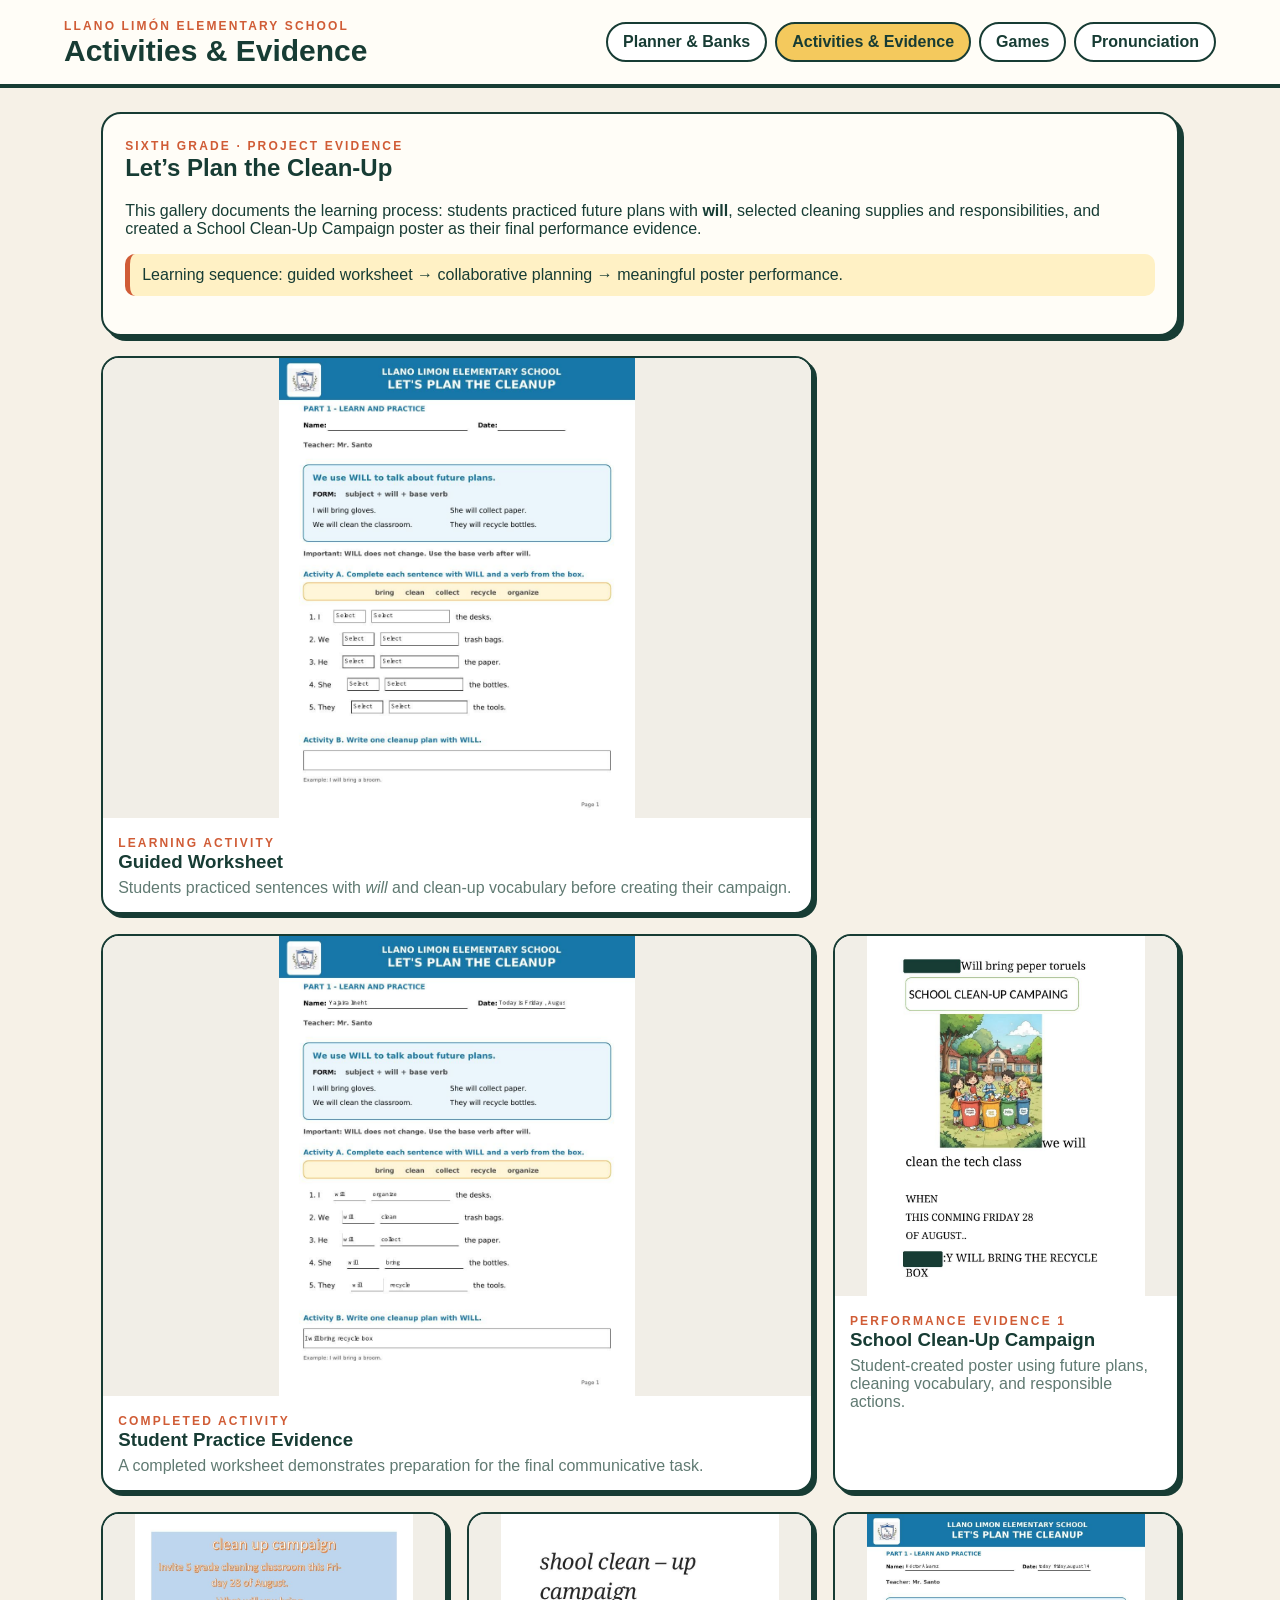
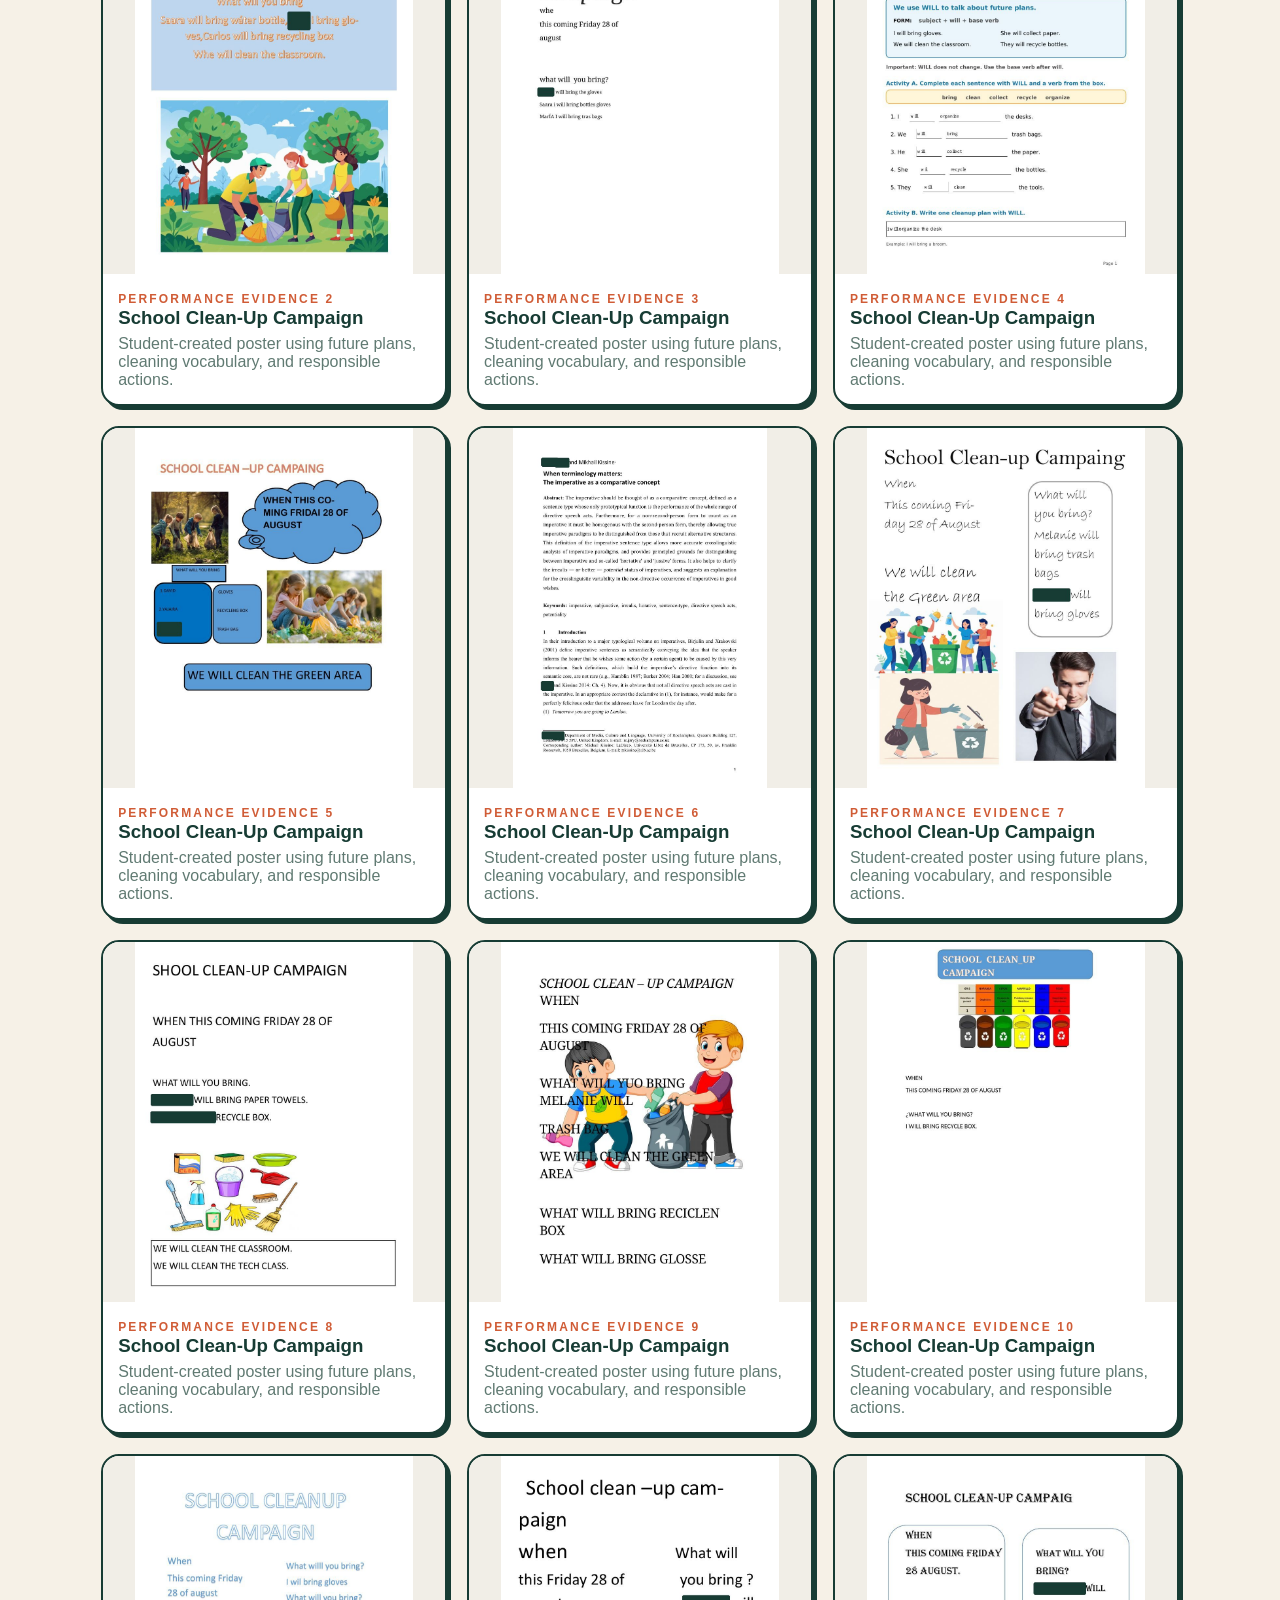
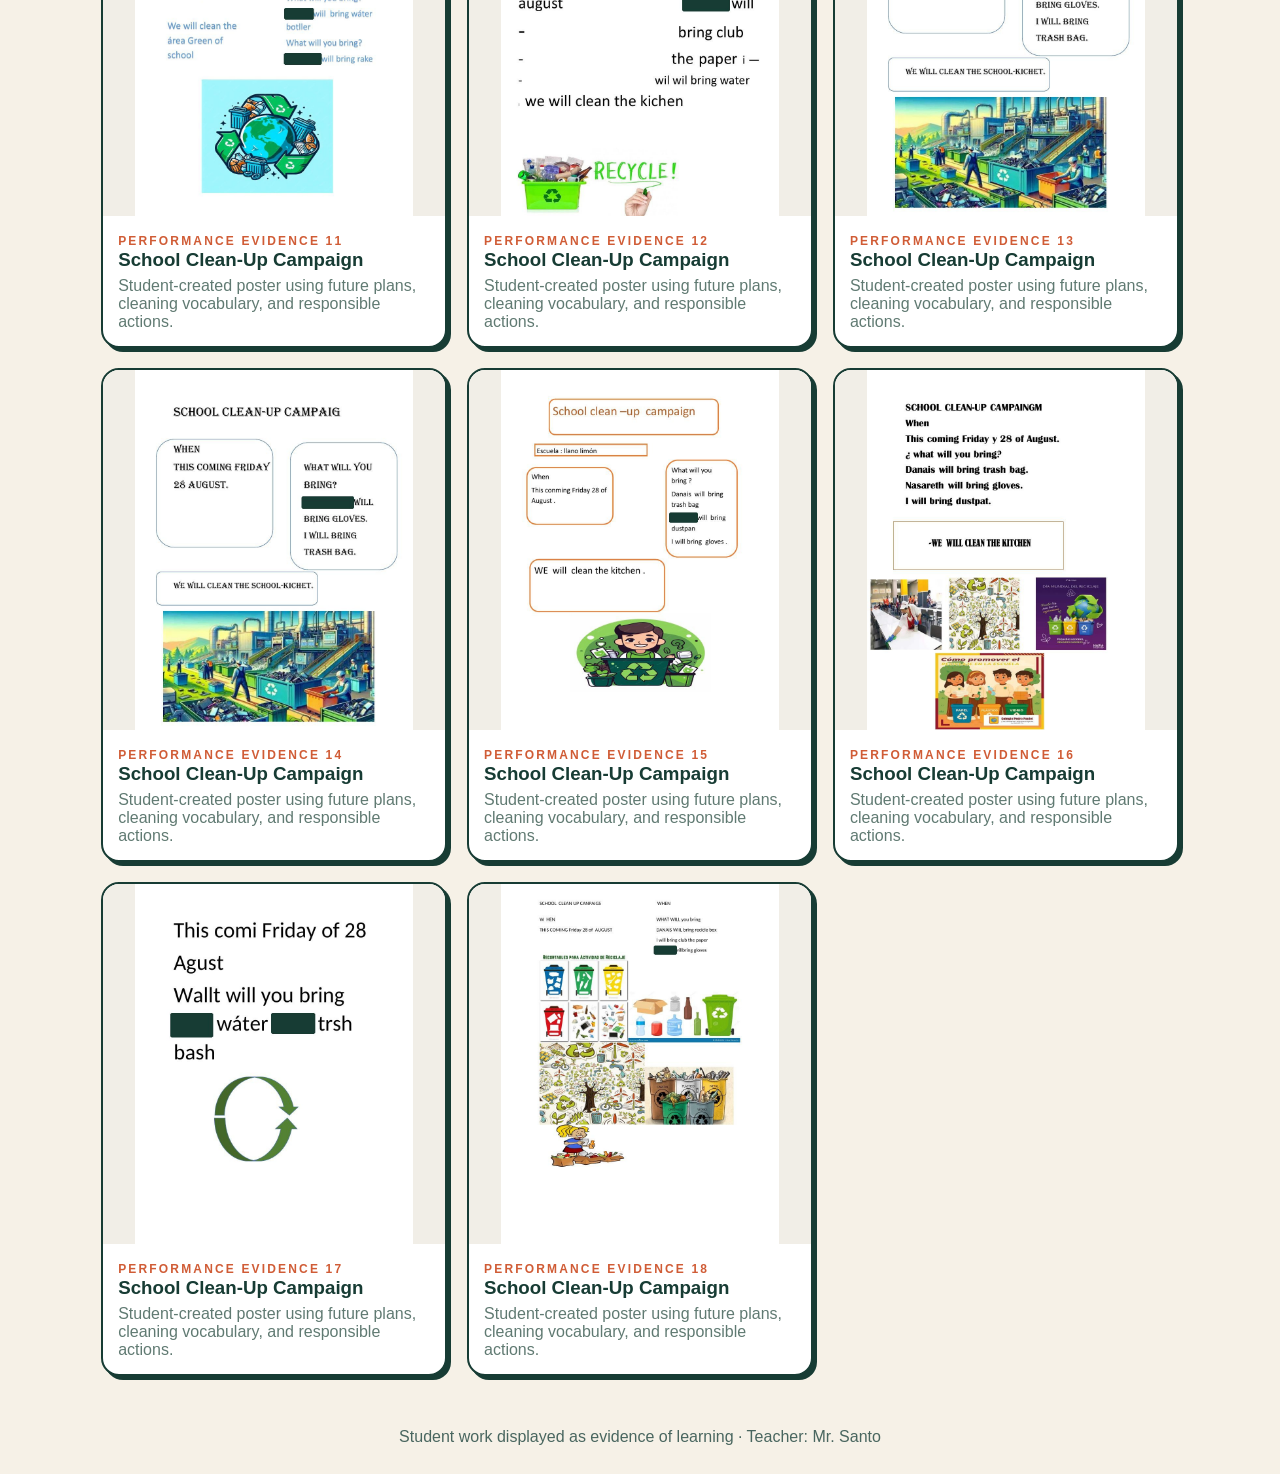
==== activities.html @ 4ef50b6a "Add anonymized activities and evidence gallery" ====
<!doctype html><html lang="en"><head><meta charset="utf-8"><meta name="viewport" content="width=device-width,initial-scale=1"><title>Activities and Evidence</title><link rel="stylesheet" href="styles.css"><style>.evidence-grid{display:grid;grid-template-columns:repeat(3,1fr);gap:20px}.evidence-card{border:2px solid #173c34;border-radius:18px;background:#fff;overflow:hidden;box-shadow:4px 4px 0 #173c34}.evidence-card img{display:block;width:100%;height:360px;object-fit:contain;background:#f1eee7}.evidence-card div{padding:15px}.evidence-card h3{margin-bottom:6px}.evidence-card p{color:#607a72;margin-bottom:0}.featured{grid-column:span 2}.featured img{height:460px}@media(max-width:850px){.evidence-grid{grid-template-columns:repeat(2,1fr)}.featured{grid-column:span 2}}@media(max-width:550px){.evidence-grid{grid-template-columns:1fr}.featured{grid-column:auto}.evidence-card img,.featured img{height:auto}}</style></head><body><header><div class="bar"><div><span class="eyebrow">Llano Limón Elementary School</span><h1>Activities & Evidence</h1></div><nav class="nav"><a href="index.html">Planner & Banks</a><a class="active" href="activities.html">Activities & Evidence</a><a href="games.html">Games</a><a href="pronunciation.html">Pronunciation</a></nav></div></header><main>
<section class="card"><span class="eyebrow">Sixth Grade · Project Evidence</span><h2>Let’s Plan the Clean-Up</h2><p>This gallery documents the learning process: students practiced future plans with <b>will</b>, selected cleaning supplies and responsibilities, and created a School Clean-Up Campaign poster as their final performance evidence.</p><p class="notice">Learning sequence: guided worksheet → collaborative planning → meaningful poster performance.</p></section>
<section class="evidence-grid"><article class="evidence-card featured"><img src="evidence/evidence-07.jpg" alt="Let's Plan the Cleanup worksheet"><div><span class="eyebrow">Learning Activity</span><h3>Guided Worksheet</h3><p>Students practiced sentences with <i>will</i> and clean-up vocabulary before creating their campaign.</p></div></article><article class="evidence-card featured"><img src="evidence/evidence-22.jpg" alt="Completed clean-up worksheet"><div><span class="eyebrow">Completed Activity</span><h3>Student Practice Evidence</h3><p>A completed worksheet demonstrates preparation for the final communicative task.</p></div></article><div id="gallery"></div></section></main><footer class="footer">Student work displayed as evidence of learning · Teacher: Mr. Santo</footer>
<script>const pictures=[1,2,3,4,5,6,8,9,10,12,13,14,16,17,18,19,20,21];gallery.style.display='contents';pictures.forEach((n,i)=>gallery.insertAdjacentHTML('beforeend',`<article class="evidence-card"><img loading="lazy" src="evidence/evidence-${String(n).padStart(2,'0')}.jpg" alt="School Clean-Up Campaign student evidence ${i+1}"><div><span class="eyebrow">Performance Evidence ${i+1}</span><h3>School Clean-Up Campaign</h3><p>Student-created poster using future plans, cleaning vocabulary, and responsible actions.</p></div></article>`));</script></body></html>
---- styles.css ----
:root{--ink:#173c34;--paper:#fffdf7;--cream:#f6f1e7;--gold:#f4c95d;--orange:#d05c36;--sage:#e5f0e9}*{box-sizing:border-box}body{margin:0;background:var(--cream);color:var(--ink);font-family:Arial,sans-serif}header{border-bottom:4px solid var(--ink);background:var(--paper);padding:16px 5%}.bar{max-width:1180px;margin:auto;display:flex;justify-content:space-between;align-items:center;gap:16px;flex-wrap:wrap}.eyebrow{color:var(--orange);font-size:12px;font-weight:900;letter-spacing:.18em;text-transform:uppercase}h1,h2,h3,p{margin-top:0}h1{margin-bottom:0;font-size:30px}.nav{display:flex;gap:8px;flex-wrap:wrap}.nav a,.button{border:2px solid var(--ink);border-radius:999px;background:#fff;padding:9px 15px;color:var(--ink);font-weight:800;text-decoration:none;cursor:pointer}.nav a.active,.button.primary{background:var(--gold)}main{max-width:1180px;margin:auto;padding:24px 4%}.card{border:2px solid var(--ink);border-radius:20px;background:var(--paper);padding:22px;box-shadow:5px 5px 0 var(--ink);margin-bottom:20px}.grid{display:grid;grid-template-columns:repeat(2,1fr);gap:16px}.fields{display:grid;grid-template-columns:repeat(4,1fr);gap:12px}label{font-weight:800;font-size:14px}input,select,textarea{width:100%;margin-top:6px;border:1.5px solid #789187;border-radius:10px;padding:10px;font:inherit;background:#fff}textarea{min-height:105px}.stage{border:2px solid var(--ink);border-radius:18px;background:var(--paper);padding:18px}.stage:nth-child(even){background:var(--sage)}.stage.done{box-shadow:inset 0 0 0 5px #79ae8b}.num{display:inline-grid;place-items:center;width:42px;height:42px;border:2px solid var(--ink);border-radius:50%;background:var(--gold);font-weight:900}.notice{border-left:5px solid var(--orange);background:#fff1c5;padding:12px;border-radius:10px}.quiz{max-width:850px;margin:20px auto}.answer{display:block;width:100%;margin:10px 0;border:2px solid var(--ink);border-radius:14px;background:#fff;padding:15px;text-align:left;font-size:17px;font-weight:800;cursor:pointer}.answer:hover{background:#fff1c5}.answer.correct{background:#cbe6d2}.score{display:inline-block;background:var(--gold);border-radius:999px;padding:9px 14px;font-weight:900}.selector{max-width:430px}.example{background:#fff1c5;border-radius:14px;padding:15px}.big{font-size:60px;text-align:center}.sound{border:2px solid var(--ink);border-radius:13px;background:#fff1c5;padding:12px;font-size:20px;font-weight:900;cursor:pointer;margin:5px}.sentence{background:var(--ink);color:#fff;border-radius:18px;padding:24px;text-align:center;font-size:26px;font-weight:900}.level-buttons{display:flex;gap:8px;flex-wrap:wrap}.footer{text-align:center;padding:28px;color:#49665f}.action-bar{display:flex;align-items:center;gap:12px;flex-wrap:wrap}.bank-section{margin-top:30px}.bank-tools{display:grid;grid-template-columns:2fr 1fr;gap:12px;margin:18px 0}.bank-grid{display:grid;grid-template-columns:repeat(2,1fr);gap:16px}.bank-item{border:2px solid var(--ink);border-radius:16px;background:#fff;padding:17px}.bank-item h3{margin:8px 0 3px}.bank-item p{color:#49665f;line-height:1.5;max-height:145px;overflow:auto}.bank-item small{display:block;margin:10px 0;color:#607a72}.bank-item div{display:flex;gap:8px;flex-wrap:wrap}.button.danger{border-color:#9f321f;color:#9f321f}.empty-bank{grid-column:1/-1;border:2px dashed #789187;border-radius:16px;padding:35px;text-align:center;color:#607a72}@media(max-width:800px){.fields,.grid,.bank-grid,.bank-tools{grid-template-columns:1fr}.bar{align-items:flex-start}h1{font-size:24px}}
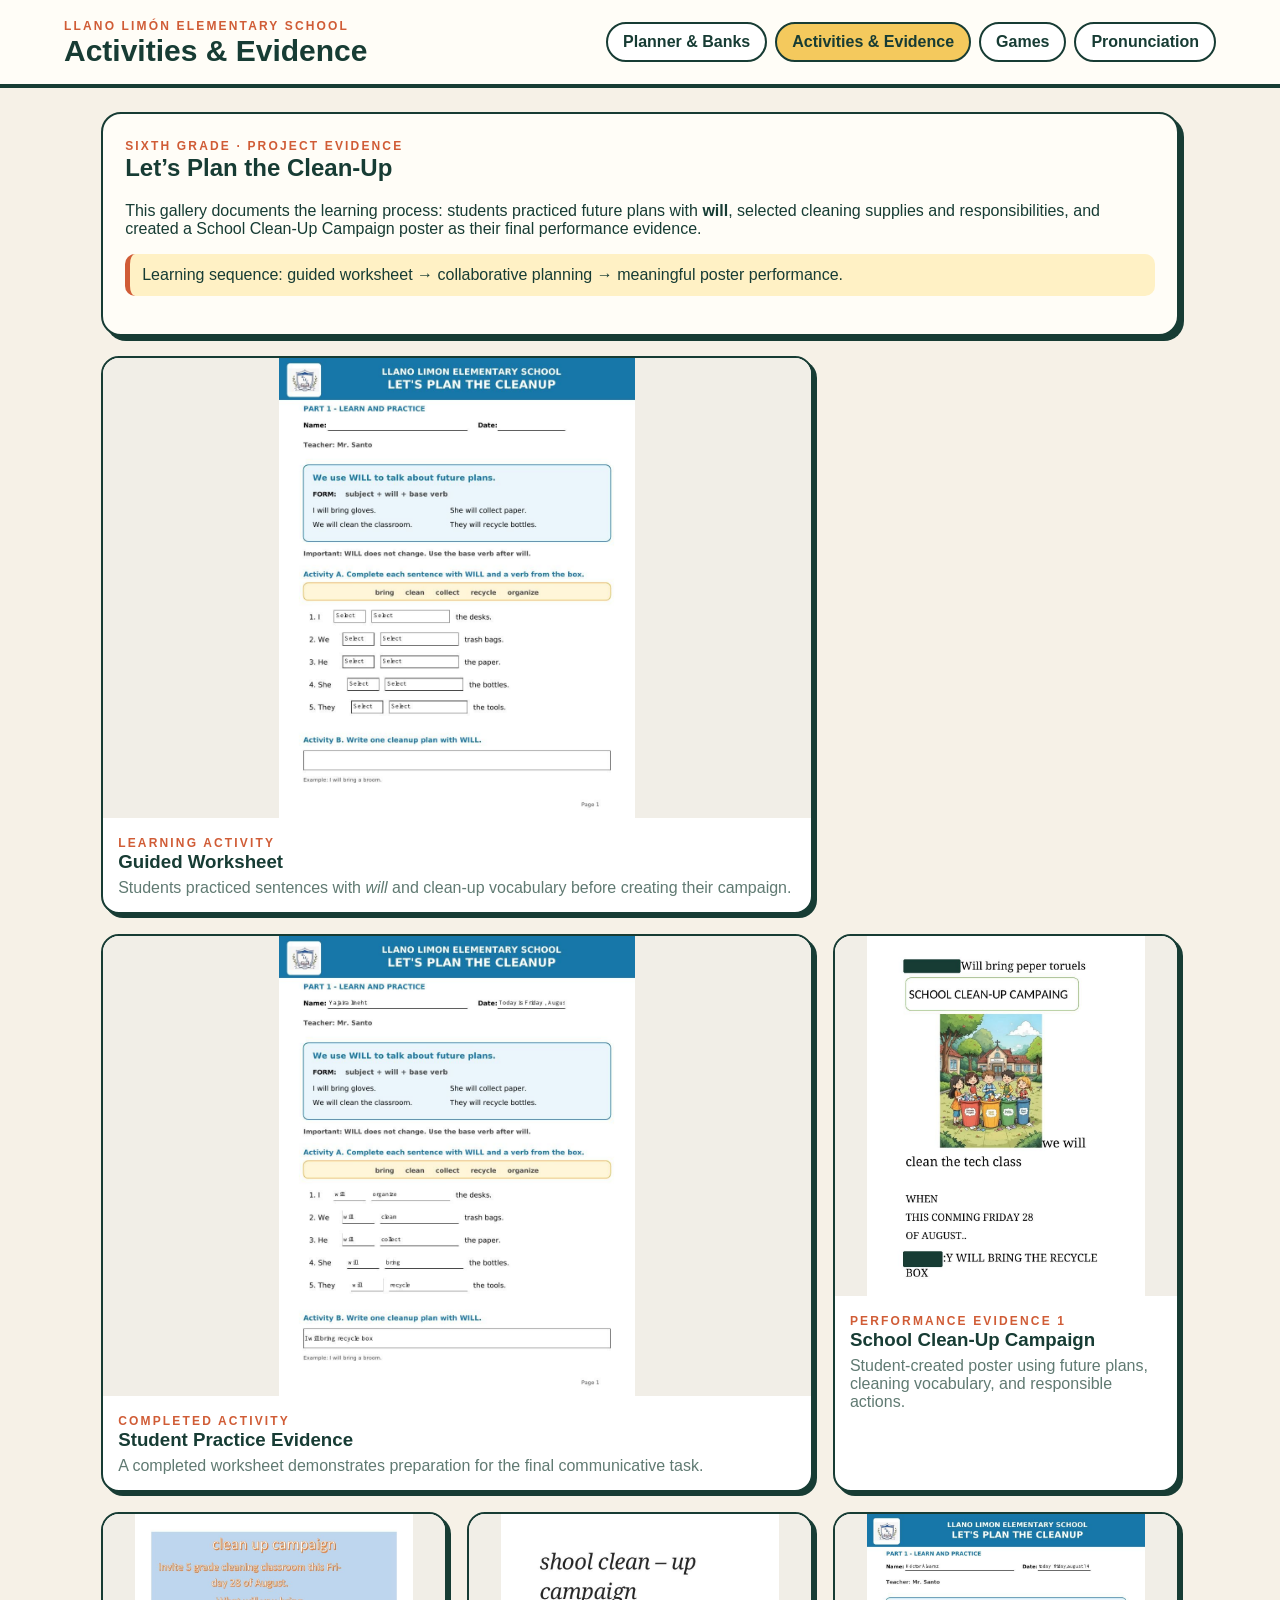
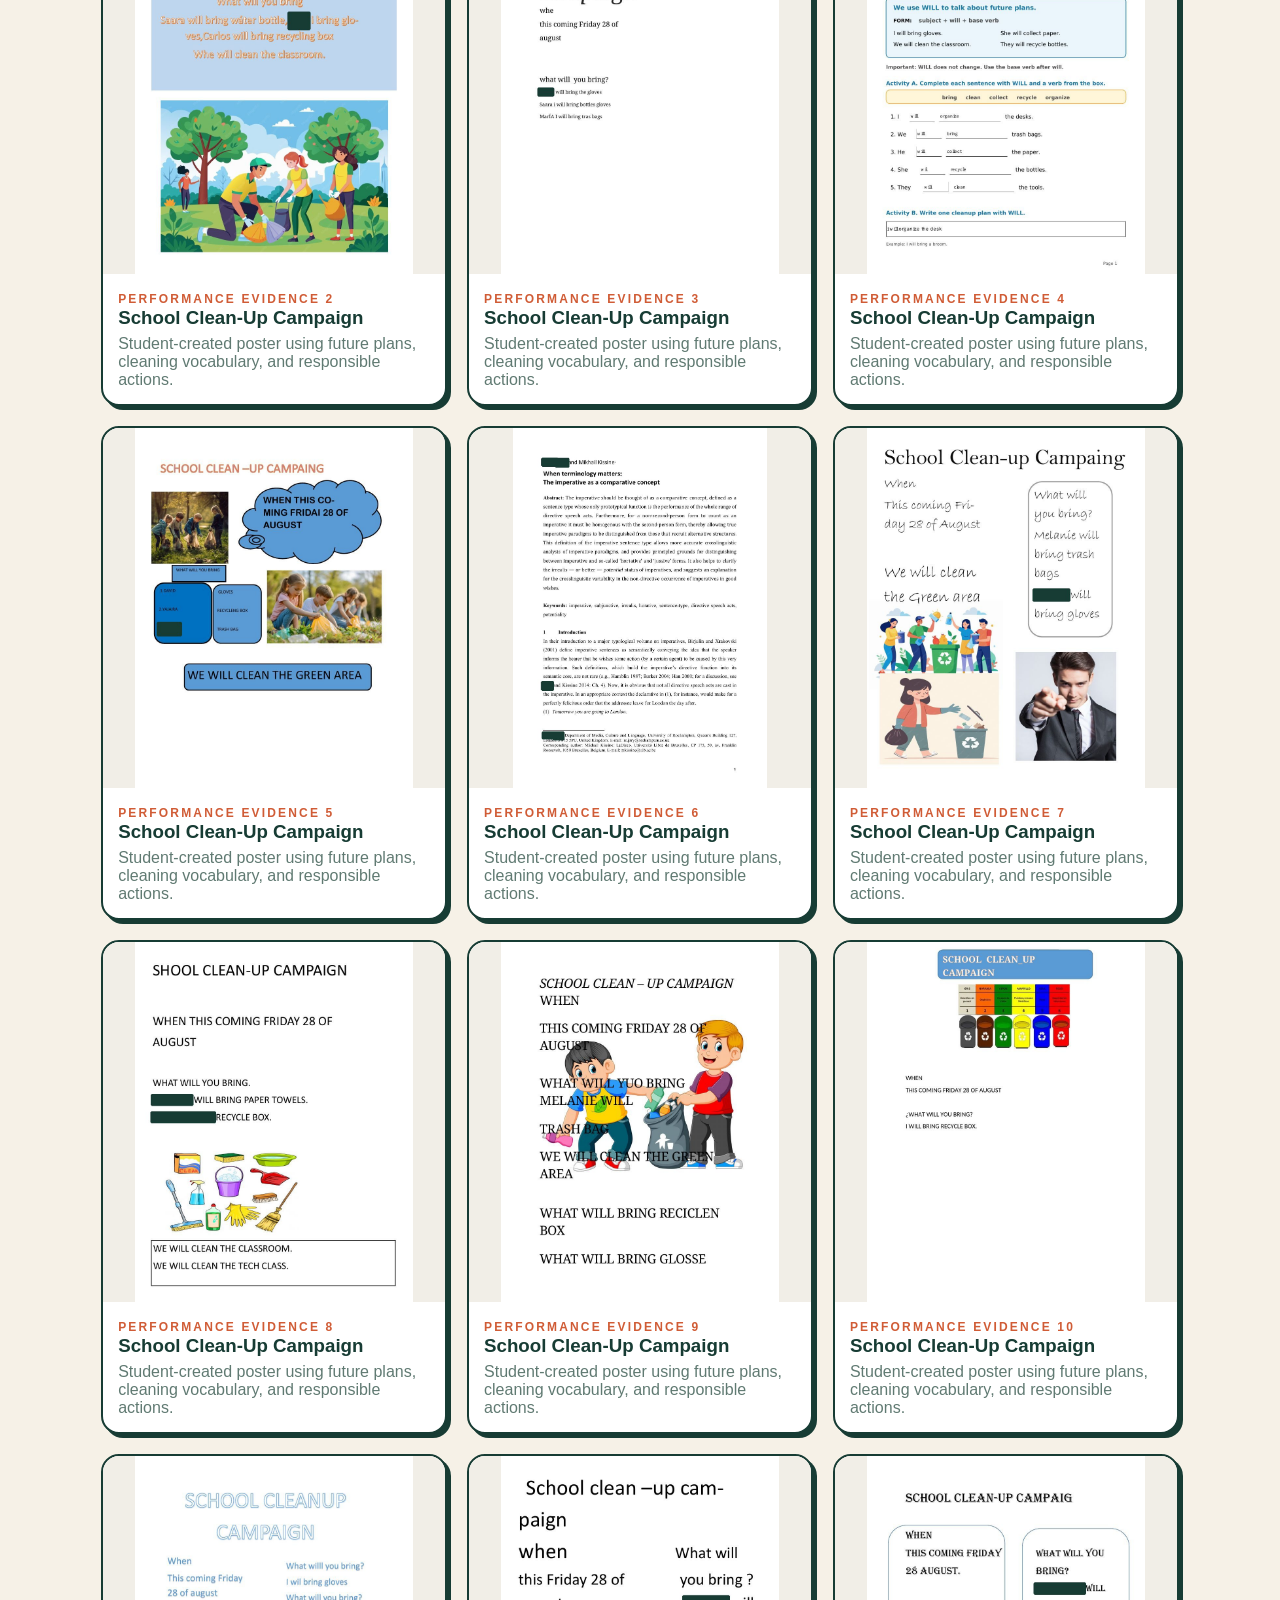
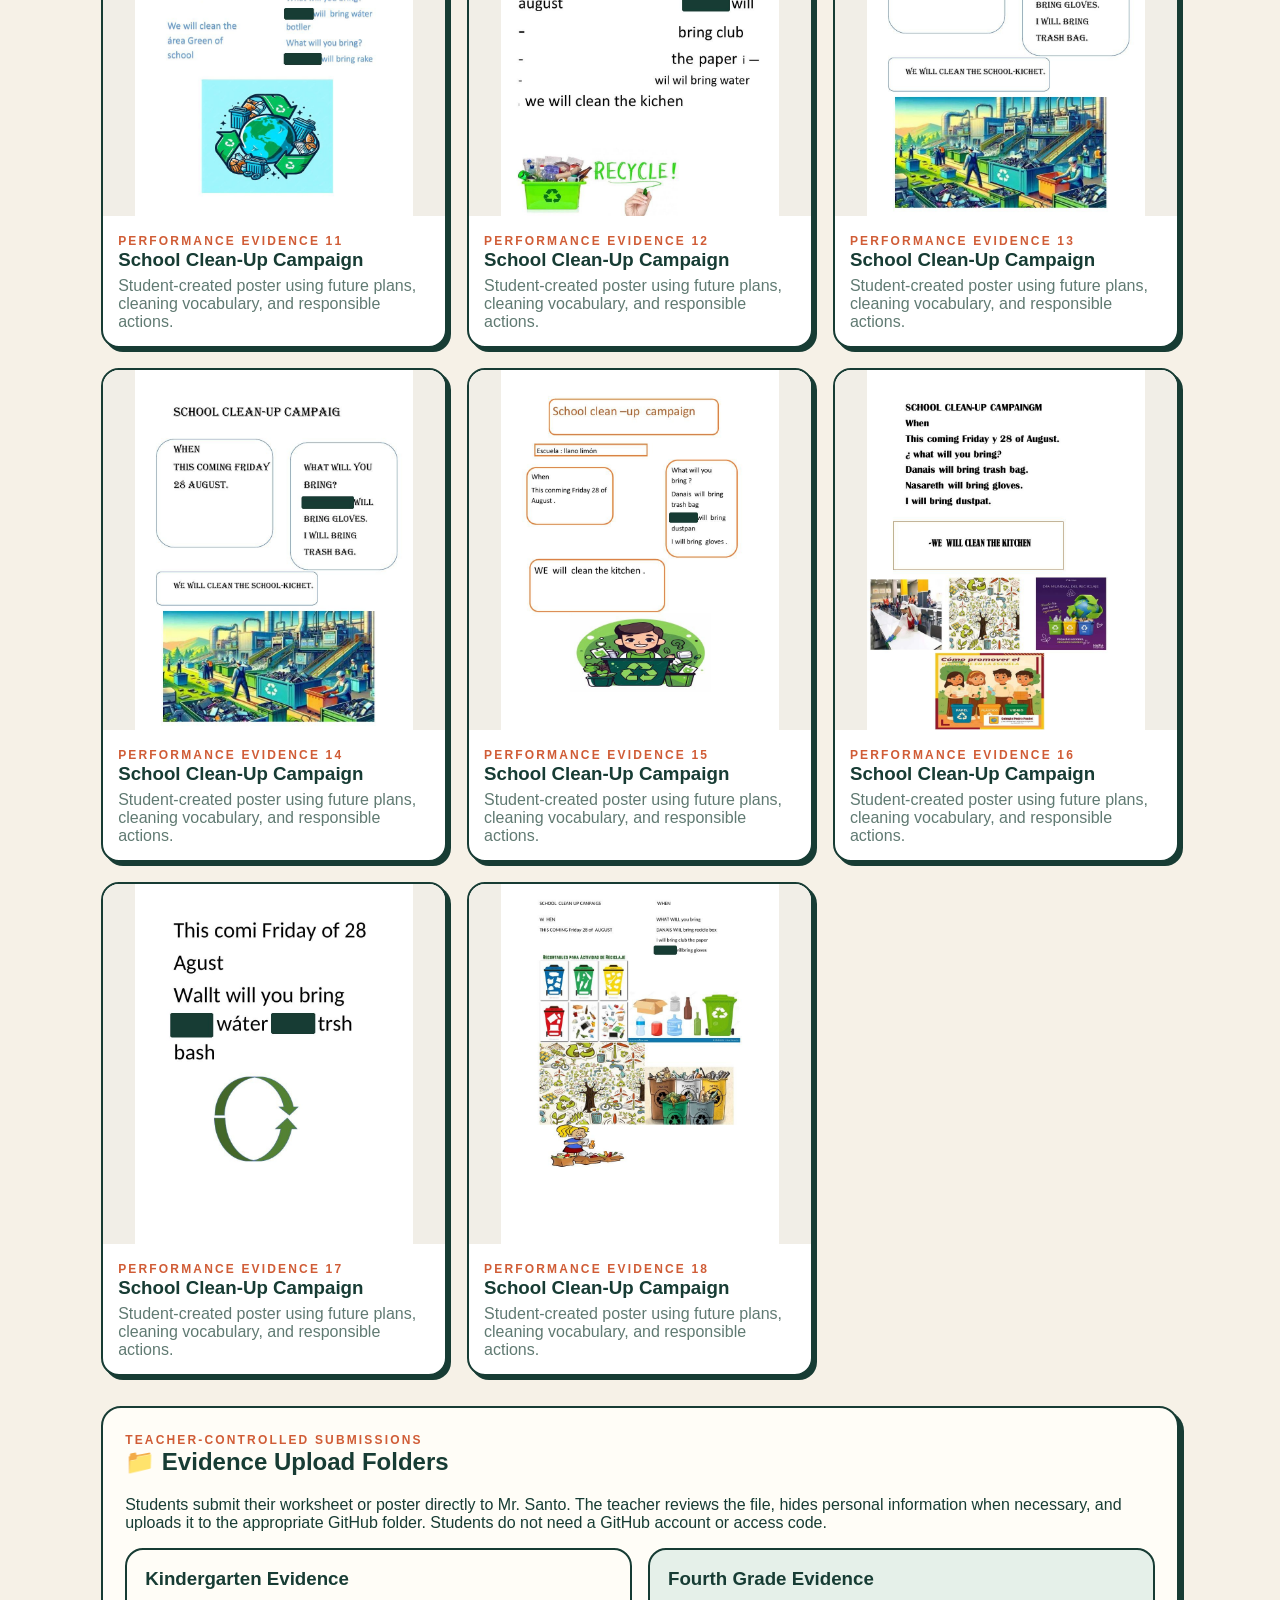
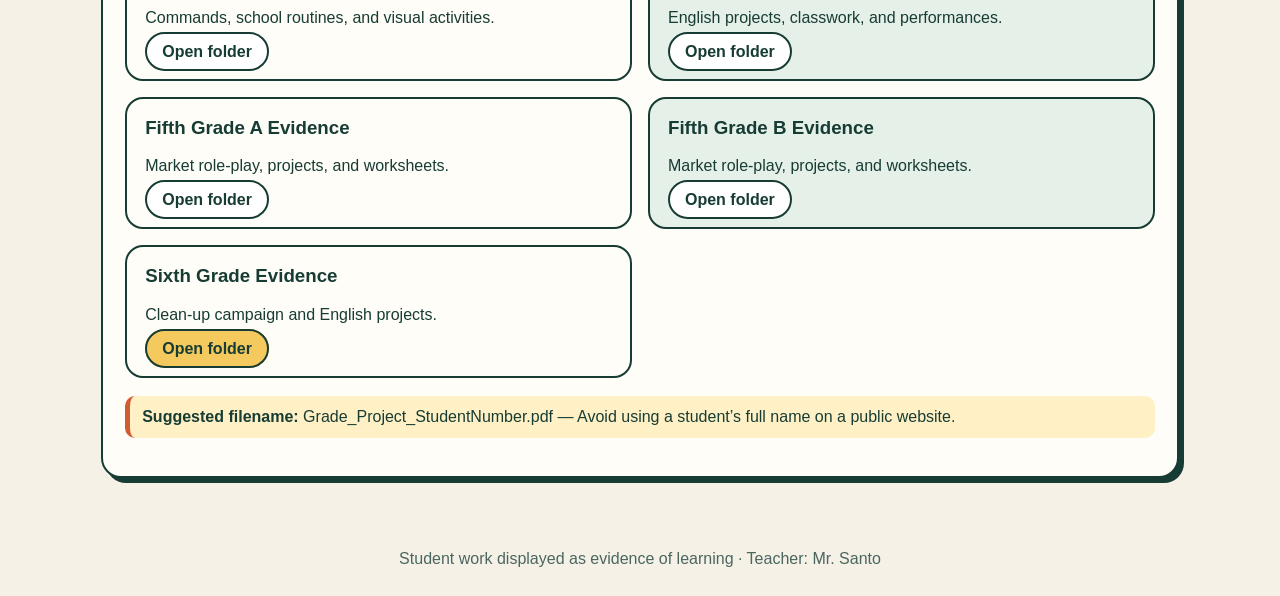
==== commit acd1c9dd: "Add teacher upload folders and expand game banks" ====
--- a/activities.html
+++ b/activities.html
@@ -1,4 +1,5 @@
 <!doctype html><html lang="en"><head><meta charset="utf-8"><meta name="viewport" content="width=device-width,initial-scale=1"><title>Activities and Evidence</title><link rel="stylesheet" href="styles.css"><style>.evidence-grid{display:grid;grid-template-columns:repeat(3,1fr);gap:20px}.evidence-card{border:2px solid #173c34;border-radius:18px;background:#fff;overflow:hidden;box-shadow:4px 4px 0 #173c34}.evidence-card img{display:block;width:100%;height:360px;object-fit:contain;background:#f1eee7}.evidence-card div{padding:15px}.evidence-card h3{margin-bottom:6px}.evidence-card p{color:#607a72;margin-bottom:0}.featured{grid-column:span 2}.featured img{height:460px}@media(max-width:850px){.evidence-grid{grid-template-columns:repeat(2,1fr)}.featured{grid-column:span 2}}@media(max-width:550px){.evidence-grid{grid-template-columns:1fr}.featured{grid-column:auto}.evidence-card img,.featured img{height:auto}}</style></head><body><header><div class="bar"><div><span class="eyebrow">Llano Limón Elementary School</span><h1>Activities & Evidence</h1></div><nav class="nav"><a href="index.html">Planner & Banks</a><a class="active" href="activities.html">Activities & Evidence</a><a href="games.html">Games</a><a href="pronunciation.html">Pronunciation</a></nav></div></header><main>
 <section class="card"><span class="eyebrow">Sixth Grade · Project Evidence</span><h2>Let’s Plan the Clean-Up</h2><p>This gallery documents the learning process: students practiced future plans with <b>will</b>, selected cleaning supplies and responsibilities, and created a School Clean-Up Campaign poster as their final performance evidence.</p><p class="notice">Learning sequence: guided worksheet → collaborative planning → meaningful poster performance.</p></section>
-<section class="evidence-grid"><article class="evidence-card featured"><img src="evidence/evidence-07.jpg" alt="Let's Plan the Cleanup worksheet"><div><span class="eyebrow">Learning Activity</span><h3>Guided Worksheet</h3><p>Students practiced sentences with <i>will</i> and clean-up vocabulary before creating their campaign.</p></div></article><article class="evidence-card featured"><img src="evidence/evidence-22.jpg" alt="Completed clean-up worksheet"><div><span class="eyebrow">Completed Activity</span><h3>Student Practice Evidence</h3><p>A completed worksheet demonstrates preparation for the final communicative task.</p></div></article><div id="gallery"></div></section></main><footer class="footer">Student work displayed as evidence of learning · Teacher: Mr. Santo</footer>
+<section class="evidence-grid"><article class="evidence-card featured"><img src="evidence/evidence-07.jpg" alt="Let's Plan the Cleanup worksheet"><div><span class="eyebrow">Learning Activity</span><h3>Guided Worksheet</h3><p>Students practiced sentences with <i>will</i> and clean-up vocabulary before creating their campaign.</p></div></article><article class="evidence-card featured"><img src="evidence/evidence-22.jpg" alt="Completed clean-up worksheet"><div><span class="eyebrow">Completed Activity</span><h3>Student Practice Evidence</h3><p>A completed worksheet demonstrates preparation for the final communicative task.</p></div></article><div id="gallery"></div></section>
+<section class="card" style="margin-top:30px"><span class="eyebrow">Teacher-controlled submissions</span><h2>📁 Evidence Upload Folders</h2><p>Students submit their worksheet or poster directly to Mr. Santo. The teacher reviews the file, hides personal information when necessary, and uploads it to the appropriate GitHub folder. Students do not need a GitHub account or access code.</p><div class="grid"><article class="stage"><h3>Kindergarten Evidence</h3><p>Commands, school routines, and visual activities.</p><a class="button" href="https://github.com/santo217/english-class-studio/tree/main/submissions/kindergarten">Open folder</a></article><article class="stage"><h3>Fourth Grade Evidence</h3><p>English projects, classwork, and performances.</p><a class="button" href="https://github.com/santo217/english-class-studio/tree/main/submissions/fourth-grade">Open folder</a></article><article class="stage"><h3>Fifth Grade A Evidence</h3><p>Market role-play, projects, and worksheets.</p><a class="button" href="https://github.com/santo217/english-class-studio/tree/main/submissions/fifth-grade-a">Open folder</a></article><article class="stage"><h3>Fifth Grade B Evidence</h3><p>Market role-play, projects, and worksheets.</p><a class="button" href="https://github.com/santo217/english-class-studio/tree/main/submissions/fifth-grade-b">Open folder</a></article><article class="stage"><h3>Sixth Grade Evidence</h3><p>Clean-up campaign and English projects.</p><a class="button primary" href="https://github.com/santo217/english-class-studio/tree/main/submissions/sixth-grade/clean-up-campaign">Open folder</a></article></div><p class="notice" style="margin-top:18px"><b>Suggested filename:</b> Grade_Project_StudentNumber.pdf — Avoid using a student’s full name on a public website.</p></section></main><footer class="footer">Student work displayed as evidence of learning · Teacher: Mr. Santo</footer>
 <script>const pictures=[1,2,3,4,5,6,8,9,10,12,13,14,16,17,18,19,20,21];gallery.style.display='contents';pictures.forEach((n,i)=>gallery.insertAdjacentHTML('beforeend',`<article class="evidence-card"><img loading="lazy" src="evidence/evidence-${String(n).padStart(2,'0')}.jpg" alt="School Clean-Up Campaign student evidence ${i+1}"><div><span class="eyebrow">Performance Evidence ${i+1}</span><h3>School Clean-Up Campaign</h3><p>Student-created poster using future plans, cleaning vocabulary, and responsible actions.</p></div></article>`));</script></body></html>
